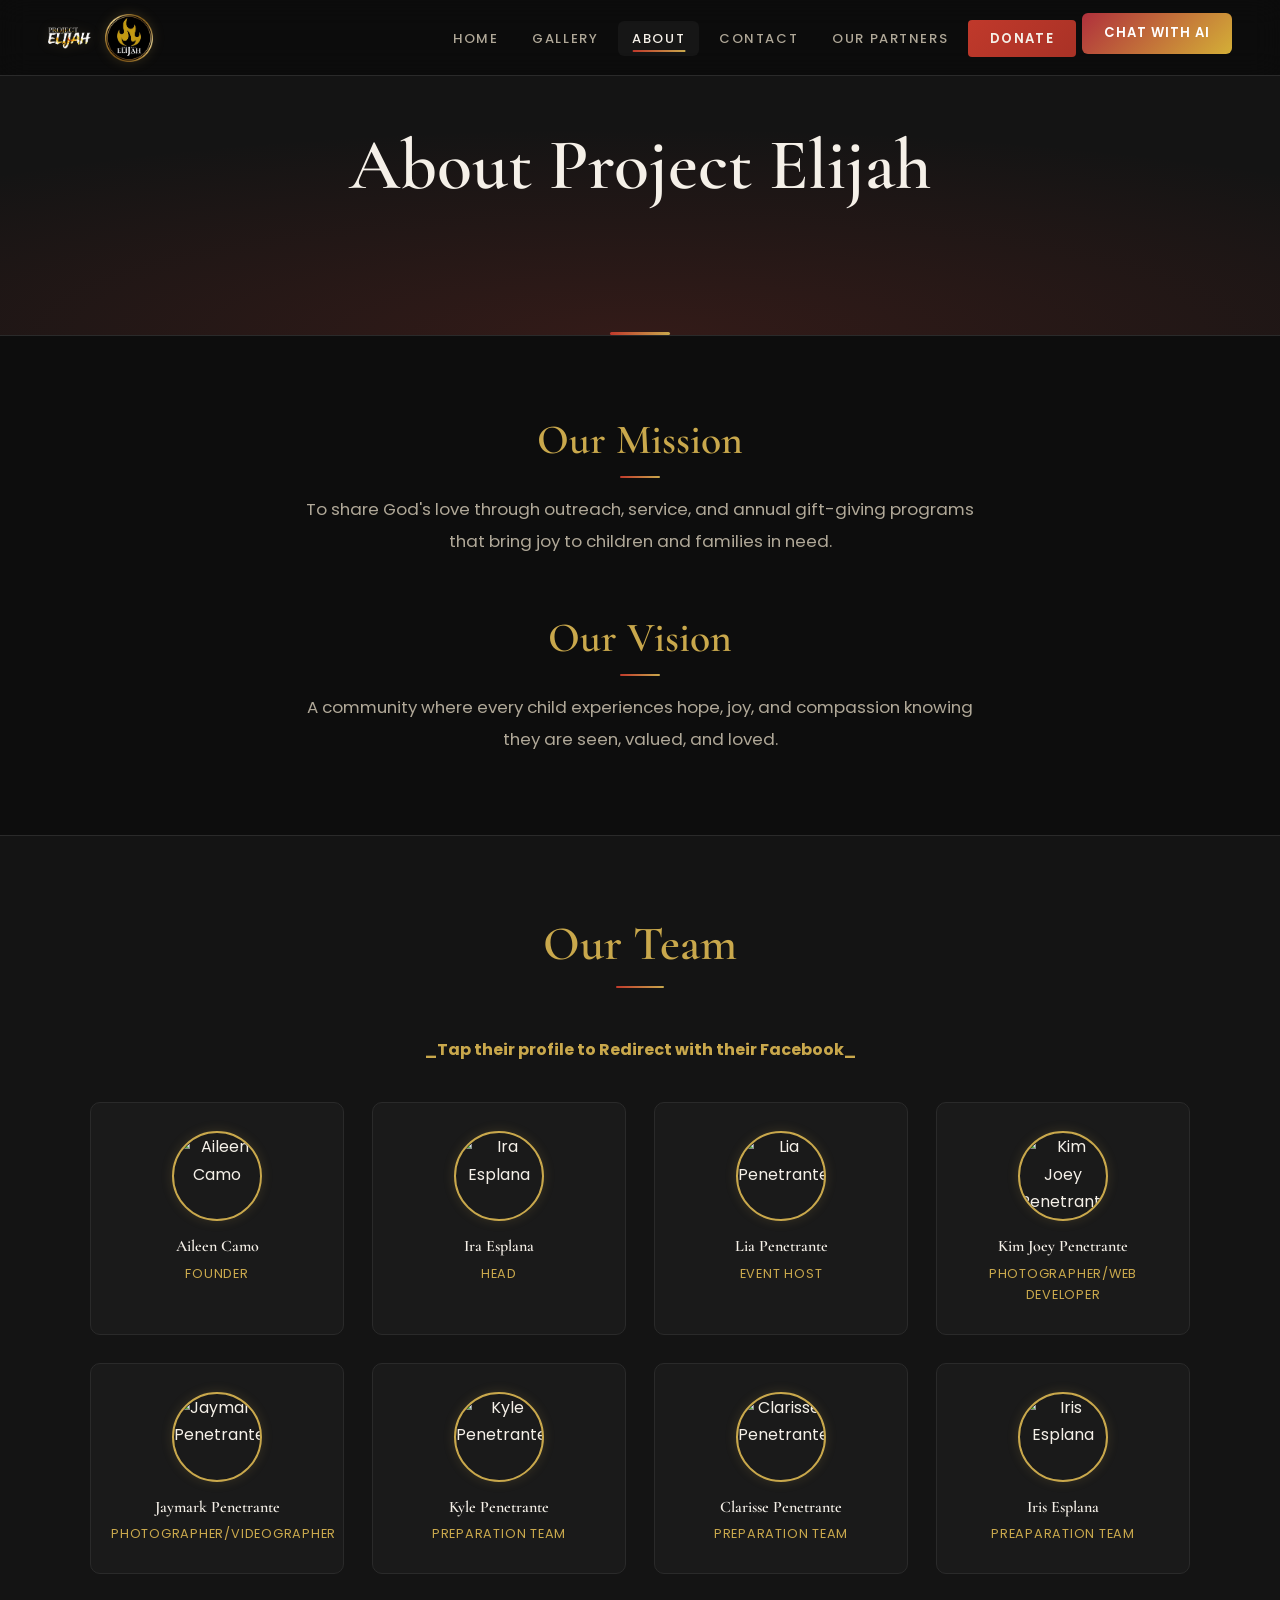
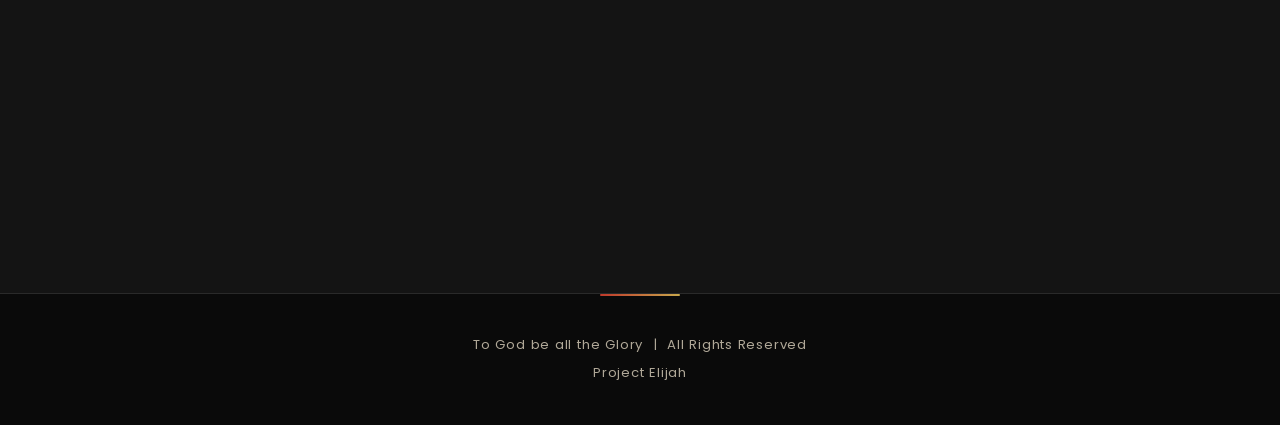
==== about.html @ fd7bbf15 "Add files via upload" ====
<!DOCTYPE html>
<html lang="en">
<head>
  <meta charset="UTF-8">
  <meta name="viewport" content="width=device-width, initial-scale=1.0">
  <title>About | Project Elijah</title>
  <link rel="stylesheet" href="style.css">
  <link rel="preconnect" href="https://fonts.googleapis.com">
  <link rel="preconnect" href="https://fonts.gstatic.com" crossorigin>
  <link href="https://fonts.googleapis.com/css2?family=Cormorant+Garamond:wght@400;500;600;700&family=Poppins:wght@300;400;500;600;700&display=swap" rel="stylesheet">
</head>
<body>

<header>
  <div class="logo-area">
    <img src="logo1.png" alt="Project Elijah Logo">
    <img src="logo2.png" alt="Project Elijah Logo">
  </div>

  <nav>
    <ul>
      <li><a href="index.html">Home</a></li>
      <li><a href="gallery.html">Gallery</a></li>
      <li><a href="about.html">About</a></li>
      <li><a href="contact.html">Contact</a></li>
      <li><a href="partners.html">Our Partners</a></li>
      <li><a class="donate-btn" href="donate.html">Donate</a></li>
      <li><a class="chat-btn" href="chat.html">Chat with AI</a></li>
    </ul>
  </nav>
</header>

<!-- BANNER -->
<section class="page-banner">
  <h1>About Project Elijah</h1>
</section>

<!-- MISSION & VISION -->
<section class="about-content">

  <h2>Our Mission</h2>
  <p>
    To share God's love through outreach, service, and annual gift-giving programs that bring joy to children and families in need.
  </p>

  <h2>Our Vision</h2>
  <p>
    A community where every child experiences hope, joy, and compassion knowing they are seen, valued, and loved.
  </p>

</section>

<!-- TEAM -->
<section class="members">

  <h2>Our Team</h2>
  <h5 style="
      font-size: clamp(1rem, 1vw, 1rem);
      color: var(--gold);
      margin-bottom: 12px;
      text-align: center; "
    >_Tap their profile to Redirect with their Facebook_</h5>
    <br>
  <div class="member-grid">

    <div class="member-card">
      <a href="#" target="_blank">
      <img src="members/mami.jpg" alt="Aileen Camo">
      </a>
      <h3>Aileen Camo</h3>
      <p>Founder</p>
    </div>


    <div class="member-card">
      <a href="https://www.facebook.com/ira.esplana" target="_blank">
      <img src="members/atejhera.jpg" alt="Ira Esplana">
      </a>
        <h3>Ira Esplana</h3>
        <p>Head</p>
    </div>
    
    <div class="member-card">
      <a href="https://www.facebook.com/lia.penetrantedelosreyes" target="_blank">
      <img src="members/atehleya.jpg" alt="Lia Penetrante">
      </a>
        <h3>Lia Penetrante</h3>
        <p>Event Host</p>
    </div>

    <div class="member-card">
      <a href="https://www.facebook.com/kem.jowi.17" target="_blank">
      <img src="members/kem.jpg" alt="Kim Joey Penetrante">
      </a>
        <h3>Kim Joey Penetrante</h3>
        <p>Photographer/Web Developer</p>
    </div>

    <div class="member-card">
      <a href="https://www.facebook.com/jaymark.penetrante.9" target="_blank">
        <img src="members/koyahnunu.jpg" alt="Jaymark Penetrante">
      </a>
      <h3>Jaymark Penetrante</h3>
      <p>Photographer/Videographer</p>
    </div>

    <div class="member-card">
      <a href="https://www.facebook.com/kyle.penetrante.2025" target="_blank">
        <img src="members/khayl.png" alt="Kyle Penetrante">
      </a>
      <h3>Kyle Penetrante</h3>
      <p>Preparation Team</p>
    </div>

    <div class="member-card">
      <a href="https://www.facebook.com/itsyhis" target="_blank">
        <img src="members/atejkla.png" alt="Clarisse Penetrante">
      </a>
      <h3>Clarisse Penetrante</h3>
      <p>Preparation Team</p>
    </div>

    <div class="member-card">
      <a href="https://www.facebook.com/iris.esplana.3" target="_blank">
        <img src="members/atehjeyeres.png" alt="Iris Esplana">
      </a>
      <h3>Iris Esplana</h3>
      <p>Preaparation Team</p>
    </div>

    <div class="member-card">
      <a href="https://www.facebook.com/ayrealll" target="_blank">
        <img src="members/eyerel.png" alt="Ireal Esplana">
      </a>
      <h3>Ireal Esplana</h3>
      <p>Preparation Team</p>
    </div>

  </div>

</section>

<!-- FOOTER -->
<footer>
  <p>To God be all the Glory &nbsp;|&nbsp; All Rights Reserved</p>
  <p>Project Elijah</p>
</footer>

<button id="topBtn">↑</button>

<script src="script.js"></script>
</body>
</html>
---- style.css ----
/* ============================================================
   PROJECT ELIJAH — style.css
   Theme: Obsidian Black · Macaron Red · Antique Gold
   ============================================================ */

/* ---------- Design Tokens ---------- */
:root {
  --black:       #0d0d0d;
  --black-soft:  #141414;
  --black-card:  #1a1a1a;
  --black-border:#2a2a2a;
  --red:         #c0392b;      /* macaron red */
  --red-light:   #e74c3c;
  --red-glow:    rgba(192,57,43,0.18);
  --gold:        #c9a84c;      /* antique gold */
  --gold-light:  #f0c96b;
  --gold-glow:   rgba(201,168,76,0.18);
  --white:       #f5f0e8;      /* warm off-white */
  --white-dim:   #b0a898;
  --font-display:'Cormorant Garamond', 'Georgia', serif;
  --font-body:   'Poppins', sans-serif;
  --radius:      6px;
  --transition:  0.35s cubic-bezier(0.4,0,0.2,1);
  --nav-h:       76px;
}

/* ---------- Imports ---------- */
@import url('https://fonts.googleapis.com/css2?family=Cormorant+Garamond:wght@400;500;600;700&family=Poppins:wght@300;400;500;600;700&display=swap');

/* ---------- Reset ---------- */
*, *::before, *::after { box-sizing: border-box; margin: 0; padding: 0; }

html { scroll-behavior: smooth; }

body {
  background: var(--black);
  color: var(--white);
  font-family: var(--font-body);
  font-size: 16px;
  line-height: 1.7;
  overflow-x: hidden;
}

img { display: block; max-width: 100%; }

a { text-decoration: none; color: inherit; }

ul { list-style: none; }

h1, h2, h3 {
  font-family: var(--font-display);
  line-height: 1.2;
  font-weight: 600;
}

/* ---------- Scrollbar ---------- */
::-webkit-scrollbar { width: 6px; }
::-webkit-scrollbar-track { background: var(--black); }
::-webkit-scrollbar-thumb { background: var(--gold); border-radius: 3px; }

/* ============================================================
   HEADER / NAV
   ============================================================ */
header {
  position: fixed;
  top: 0; left: 0; right: 0;
  z-index: 1000;
  height: var(--nav-h);
  display: flex;
  align-items: center;
  justify-content: space-between;
  padding: 0 48px;
  background: rgba(13,13,13,0.92);
  backdrop-filter: blur(14px);
  -webkit-backdrop-filter: blur(14px);
  border-bottom: 1px solid var(--black-border);
  transition: box-shadow var(--transition);
}

header.scrolled {
  box-shadow: 0 4px 32px rgba(0,0,0,0.6);
}

/* Logo */
.logo-area {
  display: flex;
  align-items: center;
  gap: 12px;
}

.logo-area img {
  height: 48px;
  width: auto;
  object-fit: contain;
  filter: drop-shadow(0 0 6px var(--gold-glow));
  transition: filter var(--transition);
}

.logo-area img:hover {
  filter: drop-shadow(0 0 10px var(--gold));
}

/* Nav links */
nav ul {
  display: flex;
  align-items: center;
  gap: 6px;
}

nav ul li a {
  position: relative;
  font-family: var(--font-body);
  font-size: 0.82rem;
  font-weight: 500;
  letter-spacing: 0.12em;
  text-transform: uppercase;
  color: var(--white-dim);
  padding: 8px 14px;
  border-radius: var(--radius);
  transition: color var(--transition), background var(--transition);
}

/* Underline indicator */
nav ul li a::after {
  content: '';
  position: absolute;
  bottom: 4px;
  left: 50%;
  transform: translateX(-50%) scaleX(0);
  width: calc(100% - 28px);
  height: 2px;
  background: linear-gradient(90deg, var(--red), var(--gold));
  border-radius: 2px;
  transition: transform var(--transition);
}

nav ul li a:hover,
nav ul li a.active {
  color: var(--white);
  background: rgba(255,255,255,0.04);
}

nav ul li a:hover::after,
nav ul li a.active::after {
  transform: translateX(-50%) scaleX(1);
}

/* Donate button */
nav ul li a.donate-btn {
  background: linear-gradient(135deg, var(--red), #a93226);
  color: var(--white);
  padding: 9px 22px;
  border-radius: 4px;
  font-weight: 600;
  letter-spacing: 0.1em;
  box-shadow: 0 0 0 0 var(--red-glow);
  transition: background var(--transition), box-shadow var(--transition), transform var(--transition);
}

nav ul li a.donate-btn::after { display: none; }

nav ul li a.donate-btn:hover {
  background: linear-gradient(135deg, var(--red-light), var(--red));
  box-shadow: 0 0 20px var(--red-glow);
  transform: translateY(-1px);
}

nav ul li a.donate-btn.active {
  background: linear-gradient(135deg, var(--gold), #a07830);
  color: var(--black);
}

/* Hamburger (mobile) */
.hamburger {
  display: none;
  flex-direction: column;
  gap: 5px;
  cursor: pointer;
  padding: 6px;
}

.hamburger span {
  display: block;
  width: 24px;
  height: 2px;
  background: var(--white);
  border-radius: 2px;
  transition: transform var(--transition), opacity var(--transition);
}

.hamburger.open span:nth-child(1) { transform: translateY(7px) rotate(45deg); }
.hamburger.open span:nth-child(2) { opacity: 0; }
.hamburger.open span:nth-child(3) { transform: translateY(-7px) rotate(-45deg); }

/* ============================================================
   PAGE OFFSET (fixed nav)
   ============================================================ */
body > section:first-of-type,
.hero { padding-top: 0; }

section:not(.hero):not(.page-banner) + section { }

/* ============================================================
   HERO
   ============================================================ */
.hero {
  position: relative;
  min-height: 100vh;
  display: flex;
  align-items: center;
  justify-content: center;
  text-align: center;
  overflow: hidden;
  background: var(--black);
}

/* Gold + Red diagonal gradient overlay */
.hero::before {
  content: '';
  position: absolute;
  inset: 0;
  background:
    radial-gradient(ellipse 70% 60% at 20% 80%, var(--red-glow) 0%, transparent 70%),
    radial-gradient(ellipse 60% 50% at 80% 20%, var(--gold-glow) 0%, transparent 70%);
  z-index: 0;
}

/* Subtle grid texture */
.hero::after {
  content: '';
  position: absolute;
  inset: 0;
  background-image:
    linear-gradient(var(--black-border) 1px, transparent 1px),
    linear-gradient(90deg, var(--black-border) 1px, transparent 1px);
  background-size: 60px 60px;
  opacity: 0.25;
  z-index: 0;
}

.hero-content {
  position: relative;
  z-index: 1;
  max-width: 760px;
  padding: 0 24px;
}

.hero-content h1 {
  font-size: clamp(3rem, 8vw, 6.5rem);
  font-weight: 700;
  letter-spacing: 0.04em;
  color: var(--white);
  text-shadow: 0 2px 40px rgba(0,0,0,0.6);
  margin-bottom: 20px;
}

/* Gold accent line under hero title */
.hero-content h1::after {
  content: '';
  display: block;
  width: 80px;
  height: 3px;
  background: linear-gradient(90deg, var(--red), var(--gold));
  margin: 18px auto 0;
  border-radius: 2px;
}

.hero-content p {
  font-size: clamp(1rem, 2.5vw, 1.2rem);
  color: var(--white-dim);
  max-width: 520px;
  margin: 0 auto 36px;
  line-height: 1.8;
}

.btn {
  display: inline-block;
  padding: 14px 36px;
  background: linear-gradient(135deg, var(--gold), #a07830);
  color: var(--black);
  font-family: var(--font-body);
  font-size: 0.85rem;
  font-weight: 700;
  letter-spacing: 0.14em;
  text-transform: uppercase;
  border-radius: 4px;
  transition: transform var(--transition), box-shadow var(--transition);
  box-shadow: 0 4px 20px var(--gold-glow);
}

.btn:hover {
  transform: translateY(-3px);
  box-shadow: 0 8px 30px rgba(201,168,76,0.4);
}

/* ============================================================
   SECTION DIVIDER
   ============================================================ */
.divider {
  width: 60px;
  height: 3px;
  background: linear-gradient(90deg, var(--red), var(--gold));
  border-radius: 2px;
  margin: 0 auto 24px;
}

/* ============================================================
   INTRO SECTION
   ============================================================ */
.intro {
  padding: 100px 48px;
  text-align: center;
  background: var(--black-soft);
  border-top: 1px solid var(--black-border);
  border-bottom: 1px solid var(--black-border);
}

.intro h2 {
  font-size: clamp(2rem, 4vw, 3rem);
  color: var(--gold);
  margin-bottom: 16px;
}

.intro p {
  max-width: 600px;
  margin: 0 auto;
  color: var(--white-dim);
  font-size: 1.05rem;
}

/* ============================================================
   FEATURED MOMENTS / GALLERY GRID
   ============================================================ */
.featured {
  padding: 100px 48px;
  text-align: center;
}

.featured h2,
.gallery-section h2 {
  font-size: clamp(2rem, 4vw, 3rem);
  color: var(--gold);
  margin-bottom: 12px;
}

.featured h2::after,
.gallery-section h2::after {
  content: '';
  display: block;
  width: 48px;
  height: 2px;
  background: linear-gradient(90deg, var(--red), var(--gold));
  margin: 12px auto 40px;
  border-radius: 2px;
}

.grid {
  display: grid;
  grid-template-columns: repeat(auto-fill, minmax(260px, 1fr));
  gap: 16px;
  max-width: 1200px;
  margin: 0 auto;
}

.grid img {
  width: 100%;
  aspect-ratio: 4/3;
  object-fit: cover;
  border-radius: var(--radius);
  border: 1px solid var(--black-border);
  transition: transform var(--transition), box-shadow var(--transition), border-color var(--transition);
  cursor: pointer;
}

.grid img:hover {
  transform: scale(1.03);
  box-shadow: 0 8px 32px rgba(0,0,0,0.6), 0 0 0 1px var(--gold);
  border-color: var(--gold);
}

/* ============================================================
   SCROLL ANIMATION CLASSES
   ============================================================ */
.slide-left,
.slide-right,
.fade-up {
  opacity: 0;
  transition: opacity 0.7s ease, transform 0.7s ease;
}

.slide-left  { transform: translateX(-60px); }
.slide-right { transform: translateX(60px); }
.fade-up     { transform: translateY(40px); }

.slide-left.visible,
.slide-right.visible,
.fade-up.visible {
  opacity: 1;
  transform: translate(0, 0);
}

/* Stagger delays for grid images */
.grid img:nth-child(odd)  { }
.grid img:nth-child(even) { }

/* ============================================================
   STATS
   ============================================================ */
.stats {
  display: flex;
  justify-content: center;
  gap: 24px;
  flex-wrap: wrap;
  padding: 80px 48px;
  background: var(--black-soft);
  border-top: 1px solid var(--black-border);
  border-bottom: 1px solid var(--black-border);
}

.stats .card {
  background: var(--black-card);
  border: 1px solid var(--black-border);
  border-radius: 8px;
  padding: 40px 48px;
  text-align: center;
  min-width: 180px;
  position: relative;
  overflow: hidden;
  transition: border-color var(--transition), box-shadow var(--transition), transform var(--transition);
}

.stats .card::before {
  content: '';
  position: absolute;
  bottom: 0; left: 0; right: 0;
  height: 3px;
  background: linear-gradient(90deg, var(--red), var(--gold));
  transform: scaleX(0);
  transition: transform var(--transition);
}

.stats .card:hover {
  border-color: var(--gold);
  box-shadow: 0 0 30px var(--gold-glow);
  transform: translateY(-4px);
}

.stats .card:hover::before {
  transform: scaleX(1);
}

.stats .card h3 {
  font-size: 3rem;
  font-weight: 700;
  color: var(--gold);
  font-family: var(--font-display);
  line-height: 1;
  margin-bottom: 8px;
}

.stats .card p {
  font-size: 0.85rem;
  color: var(--white-dim);
  letter-spacing: 0.08em;
  text-transform: uppercase;
}

/* ============================================================
   PAGE BANNER (inner pages)
   ============================================================ */
.page-banner {
  margin-top: var(--nav-h);
  padding: 80px 48px 80px;
  text-align: center;
  background:
    radial-gradient(ellipse 80% 80% at 50% 100%, var(--red-glow), transparent),
    var(--black-soft);
  border-bottom: 1px solid var(--black-border);
  position: relative;
  min-height: 260px;
  display: flex;
  flex-direction: column;
  align-items: center;
  justify-content: center;
}

/* Never hide the banner heading — override any animation classes */
.page-banner h1,
.page-banner h1.fade-up,
.page-banner h1.slide-left,
.page-banner h1.slide-right {
  opacity: 1 !important;
  transform: none !important;
}

.page-banner::after {
  content: '';
  position: absolute;
  bottom: 0;
  left: 50%;
  transform: translateX(-50%);
  width: 60px;
  height: 3px;
  background: linear-gradient(90deg, var(--red), var(--gold));
  border-radius: 2px;
}

.page-banner h1 {
  font-size: clamp(2.4rem, 6vw, 4.5rem);
  color: var(--white);
}


/* ============================================================
   GALLERY PAGE
   ============================================================ */
.gallery-section {
  padding: 80px 48px;
  max-width: 1200px;
  margin: 0 auto;
}

.gallery-section h2 {
  text-align: center;
  margin-top: 60px;
}

.gallery-section h2:first-child {
  margin-top: 0;
}


/* ============================================================
   ABOUT PAGE
   ============================================================ */
.about-content {
  padding: 80px 48px;
  max-width: 800px;
  margin: 0 auto;
  text-align: center;
}

.about-content h2 {
  font-size: clamp(1.8rem, 3.5vw, 2.6rem);
  color: var(--gold);
  margin-bottom: 12px;
  margin-top: 56px;
}

.about-content h2:first-child {
  margin-top: 0;
}

.about-content h2::after {
  content: '';
  display: block;
  width: 40px;
  height: 2px;
  background: linear-gradient(90deg, var(--red), var(--gold));
  margin: 10px auto 16px;
  border-radius: 2px;
}

.about-content p {
  color: var(--white-dim);
  font-size: 1.05rem;
  line-height: 1.9;
}

/* Members */
.members {
  padding: 80px 48px;
  background: var(--black-soft);
  border-top: 1px solid var(--black-border);
}

.members h2 {
  font-size: clamp(2rem, 4vw, 3rem);
  color: var(--gold);
  text-align: center;
  margin-bottom: 12px;
}

.members h2::after {
  content: '';
  display: block;
  width: 48px;
  height: 2px;
  background: linear-gradient(90deg, var(--red), var(--gold));
  margin: 12px auto 48px;
  border-radius: 2px;
}

.member-grid {
  display: grid;
  grid-template-columns: repeat(auto-fill, minmax(200px, 1fr));
  gap: 28px;
  max-width: 1100px;
  margin: 0 auto;
}

.member-card {
  background: var(--black-card);
  border: 1px solid var(--black-border);
  border-radius: 10px;
  padding: 28px 20px;
  text-align: center;
  transition: border-color var(--transition), box-shadow var(--transition), transform var(--transition);
  position: relative;
  overflow: hidden;
}

.member-card::before {
  content: '';
  position: absolute;
  top: 0; left: 0; right: 0;
  height: 3px;
  background: linear-gradient(90deg, var(--red), var(--gold));
  transform: scaleX(0);
  transition: transform var(--transition);
}

.member-card:hover {
  border-color: var(--gold);
  box-shadow: 0 8px 32px var(--gold-glow);
  transform: translateY(-5px);
}

.member-card:hover::before {
  transform: scaleX(1);
}

.member-card img {
  width: 90px;
  height: 90px;
  border-radius: 50%;
  object-fit: cover;
  margin: 0 auto 16px;
  border: 2px solid var(--gold);
  box-shadow: 0 0 12px var(--gold-glow);
}

.member-card h3 {
  font-size: 1rem;
  color: var(--white);
  margin-bottom: 6px;
  font-family: var(--font-display);
  font-weight: 600;
}

.member-card p {
  font-size: 0.8rem;
  color: var(--gold);
  letter-spacing: 0.06em;
  text-transform: uppercase;
}

/* ============================================================
   CONTACT PAGE
   ============================================================ */
.contact-info {
  padding: 80px 48px;
  display: grid;
  grid-template-columns: repeat(auto-fill, minmax(240px, 1fr));
  gap: 24px;
  max-width: 1100px;
  margin: 0 auto;
}

.contact-card {
  background: var(--black-card);
  border: 1px solid var(--black-border);
  border-radius: 10px;
  padding: 36px 28px;
  text-align: center;
  position: relative;
  overflow: hidden;
  transition: border-color var(--transition), box-shadow var(--transition), transform var(--transition);
}

.contact-card::after {
  content: '';
  position: absolute;
  bottom: 0; left: 0; right: 0;
  height: 3px;
  background: linear-gradient(90deg, var(--red), var(--gold));
  transform: scaleX(0);
  transition: transform var(--transition);
}

.contact-card:hover {
  border-color: var(--gold);
  box-shadow: 0 8px 32px var(--gold-glow);
  transform: translateY(-4px);
}

.contact-card:hover::after {
  transform: scaleX(1);
}

.contact-card h3 {
  font-size: 0.75rem;
  font-family: var(--font-body);
  letter-spacing: 0.14em;
  text-transform: uppercase;
  color: var(--red-light);
  margin-bottom: 12px;
}

.contact-card p,
.contact-card a {
  font-size: 1rem;
  color: var(--white-dim);
  transition: color var(--transition);
}

.contact-card a:hover {
  color: var(--gold);
}

/* ============================================================
   DONATE PAGE
   ============================================================ */
.donation {
  padding: 80px 48px;
  text-align: center;
  max-width: 620px;
  margin: 0 auto;
}

.gcash-qr {
  width: 220px;
  height: 220px;
  object-fit: contain;
  margin: 0 auto 32px;
  border-radius: 12px;
  border: 2px solid var(--gold);
  box-shadow: 0 0 30px var(--gold-glow);
  padding: 10px;
  background: white;
}

.donation h2 {
  font-size: clamp(1.8rem, 4vw, 2.6rem);
  color: var(--gold);
  margin-bottom: 16px;
}

.donation h2::after {
  content: '';
  display: block;
  width: 48px;
  height: 2px;
  background: linear-gradient(90deg, var(--red), var(--gold));
  margin: 12px auto 0;
  border-radius: 2px;
}

.donation > p {
  color: var(--white-dim);
  margin: 20px 0 32px;
  font-size: 1rem;
  line-height: 1.8;
}

.donation-details {
  background: var(--black-card);
  border: 1px solid var(--black-border);
  border-radius: 8px;
  padding: 28px 36px;
  display: inline-block;
  text-align: left;
  position: relative;
  overflow: hidden;
}

.donation-details::before {
  content: '';
  position: absolute;
  left: 0; top: 0; bottom: 0;
  width: 3px;
  background: linear-gradient(180deg, var(--red), var(--gold));
}

.donation-details p {
  color: var(--white-dim);
  margin-bottom: 10px;
  font-size: 0.95rem;
}

.donation-details p:last-child { margin-bottom: 0; }

.donation-details strong {
  color: var(--gold);
  font-weight: 600;
}

/* ============================================================
   FOOTER
   ============================================================ */
footer {
  background: #0a0a0a;
  border-top: 1px solid var(--black-border);
  padding: 40px 48px;
  text-align: center;
  position: relative;
}

footer::before {
  content: '';
  position: absolute;
  top: 0; left: 50%;
  transform: translateX(-50%);
  width: 80px;
  height: 2px;
  background: linear-gradient(90deg, var(--red), var(--gold));
  border-radius: 2px;
}

footer p {
  color: var(--white-dim);
  font-size: 0.82rem;
  letter-spacing: 0.06em;
  margin-bottom: 6px;
}

footer p:last-child { margin-bottom: 0; }

/* ============================================================
   BACK-TO-TOP BUTTON
   ============================================================ */
#topBtn {
  position: fixed;
  bottom: 28px;
  right: 28px;
  z-index: 999;
  width: 46px;
  height: 46px;
  background: linear-gradient(135deg, var(--red), #8b1a13);
  color: var(--white);
  border: none;
  border-radius: 50%;
  font-size: 18px;
  cursor: pointer;
  display: flex;
  align-items: center;
  justify-content: center;
  box-shadow: 0 4px 20px rgba(192,57,43,0.4);
  transition: transform var(--transition), box-shadow var(--transition), opacity var(--transition);
  opacity: 0;
  pointer-events: none;
}

#topBtn.visible {
  opacity: 1;
  pointer-events: auto;
}

#topBtn:hover {
  transform: translateY(-3px) scale(1.1);
  box-shadow: 0 8px 28px rgba(192,57,43,0.5);
}

/* ============================================================
   IMAGE LIGHTBOX
   ============================================================ */
.lightbox-overlay {
  position: fixed;
  inset: 0;
  background: rgba(0,0,0,0.92);
  z-index: 2000;
  display: flex;
  align-items: center;
  justify-content: center;
  opacity: 0;
  pointer-events: none;
  transition: opacity 0.3s ease;
  backdrop-filter: blur(6px);
}

.lightbox-overlay.open {
  opacity: 1;
  pointer-events: auto;
}

.lightbox-overlay img {
  max-width: 90vw;
  max-height: 88vh;
  border-radius: 8px;
  border: 1px solid var(--gold);
  box-shadow: 0 0 60px rgba(0,0,0,0.8);
}

.lightbox-close {
  position: absolute;
  top: 20px;
  right: 24px;
  background: none;
  border: none;
  color: var(--white);
  font-size: 2rem;
  cursor: pointer;
  line-height: 1;
  opacity: 0.7;
  transition: opacity var(--transition), color var(--transition);
}

.lightbox-close:hover {
  opacity: 1;
  color: var(--gold);
}

/* ============================================================
   RESPONSIVE
   ============================================================ */
@media (max-width: 900px) {
  header { padding: 0 24px; }

  nav ul {
    position: fixed;
    top: var(--nav-h);
    left: 0; right: 0;
    flex-direction: column;
    background: rgba(13,13,13,0.97);
    backdrop-filter: blur(20px);
    padding: 24px 0 32px;
    gap: 4px;
    transform: translateY(-110%);
    transition: transform var(--transition);
    border-bottom: 1px solid var(--black-border);
  }

  nav ul.open { transform: translateY(0); }

  nav ul li a { font-size: 0.95rem; padding: 12px 28px; display: block; }

  .hamburger { display: flex; }

  .hero-content h1 { font-size: clamp(2.4rem, 8vw, 3.5rem); }

  .stats { padding: 60px 24px; }

  .grid { grid-template-columns: repeat(2, 1fr); }

  .contact-info,
  .member-grid { grid-template-columns: repeat(2, 1fr); }

  .featured, .gallery-section, .about-content, .members,
  .contact-info, .donation { padding: 60px 24px; }

  .intro { padding: 70px 24px; }
}

@media (max-width: 540px) {
  .grid { grid-template-columns: 1fr 1fr; }
  .contact-info { grid-template-columns: 1fr; }
  .member-grid { grid-template-columns: repeat(2, 1fr); }
  footer { padding: 32px 20px; }
}

/* ===========================
   FEEDBACK SECTION
=========================== */
.feedback-section {
  padding: 70px 40px;
  background: #111111fb;
  text-align: center;
}

.feedback-form h2 {
  font-family: 'Cormorant Garamond', serif;
  font-size: 2.2rem;
  font-weight: 600;
  color: #000000;
  margin-bottom: 10px;
  text-align: center;
}

.feedback-subtitle {
  font-family: 'Poppins', sans-serif;
  font-size: 0.95rem;
  color: #ffffff;
  margin-bottom: 40px;
}

.feedback-form-wrapper {
  max-width: 620px;
  margin: 0 auto;
}

.feedback-form {
  background: #ffffff;
  border-radius: 16px;
  padding: 40px;
  box-shadow: 0 4px 24px rgba(0,0,0,0.07);
  text-align: left;
  transition: opacity 0.3s ease;
}

.form-group {
  margin-bottom: 22px;
}

.form-group label {
  display: block;
  font-family: 'Poppins', sans-serif;
  font-size: 0.85rem;
  font-weight: 600;
  color: #444;
  margin-bottom: 8px;
  text-transform: uppercase;
  letter-spacing: 0.05em;
}

.form-group .optional {
  font-weight: 400;
  color: #aaa;
  text-transform: none;
  letter-spacing: 0;
  font-size: 0.8rem;
}

.form-group input,
.form-group textarea {
  width: 100%;
  padding: 12px 16px;
  border: 1.5px solid #e0ddd8;
  border-radius: 10px;
  font-family: 'Poppins', sans-serif;
  font-size: 0.9rem;
  color: #333;
  background: #fdfcfb;
  outline: none;
  transition: border-color 0.2s ease, box-shadow 0.2s ease;
  box-sizing: border-box;
  resize: vertical;
}

.form-group input:focus,
.form-group textarea:focus {
  border-color: #b8a98a;
  box-shadow: 0 0 0 3px rgba(184, 169, 138, 0.15);
}

/* Star Rating */
.star-rating {
  display: flex;
  gap: 8px;
  margin-top: 4px;
}

.star {
  font-size: 2rem;
  color: #ddd;
  cursor: pointer;
  transition: color 0.15s ease, transform 0.15s ease;
  user-select: none;
}

.star.hovered,
.star.selected {
  color: #c9a84c;
}

.star:hover {
  transform: scale(1.2);
}

/* Submit Button */
.feedback-submit-btn {
  width: 100%;
  padding: 14px;
  background: #2c2c2c;
  color: #fff;
  border: none;
  border-radius: 10px;
  font-family: 'Poppins', sans-serif;
  font-size: 0.95rem;
  font-weight: 600;
  letter-spacing: 0.04em;
  cursor: pointer;
  transition: background 0.2s ease, transform 0.1s ease;
  margin-top: 6px;
}

.feedback-submit-btn:hover {
  background: #b8a98a;
  transform: translateY(-1px);
}

.feedback-submit-btn:active {
  transform: translateY(0);
}

/* Success Message */
.feedback-success {
  margin-top: 20px;
  padding: 16px;
  background: #eef7ee;
  border: 1px solid #b2dab2;
  border-radius: 10px;
  font-family: 'Poppins', sans-serif;
  font-size: 0.95rem;
  color: #3a7a3a;
  text-align: center;
  animation: fadeIn 0.4s ease;
}

@keyframes fadeIn {
  from { opacity: 0; transform: translateY(6px); }
  to   { opacity: 1; transform: translateY(0); }
}

/* Responsive */
@media (max-width: 600px) {
  .feedback-section {
    padding: 50px 20px;
  }
  .feedback-form {
    padding: 28px 20px;
  }
}



/* Chat Button */
.chat-btn {
    display: inline-block;
    padding: 9px 22px;
    background: linear-gradient(135deg, #b0303c, #d4af37);
    color: #fff;
    text-decoration: none;
    font-weight: 600;
    letter-spacing: 1px;
    border-radius: 6px;
    transition: all .3s ease;
    position: relative;
    overflow: hidden;
}

/* Shining Effect */
.chat-btn::before {
    content: "";
    position: absolute;
    top: 0;
    left: -120%;
    width: 60%;
    height: 100%;
    background: linear-gradient(
        120deg,
        transparent,
        rgba(255,255,255,.45),
        transparent
    );
    transform: skewX(-25deg);
    animation: shine 2s infinite;
}

@keyframes shine {
    0% {
        left: -120%;
    }
    40% {
        left: 130%;
    }
    100% {
        left: 130%;
    }
}

.chat-btn:hover {
    transform: translateY(-2px);
    box-shadow: 0 8px 20px rgba(212,175,55,.35);
}
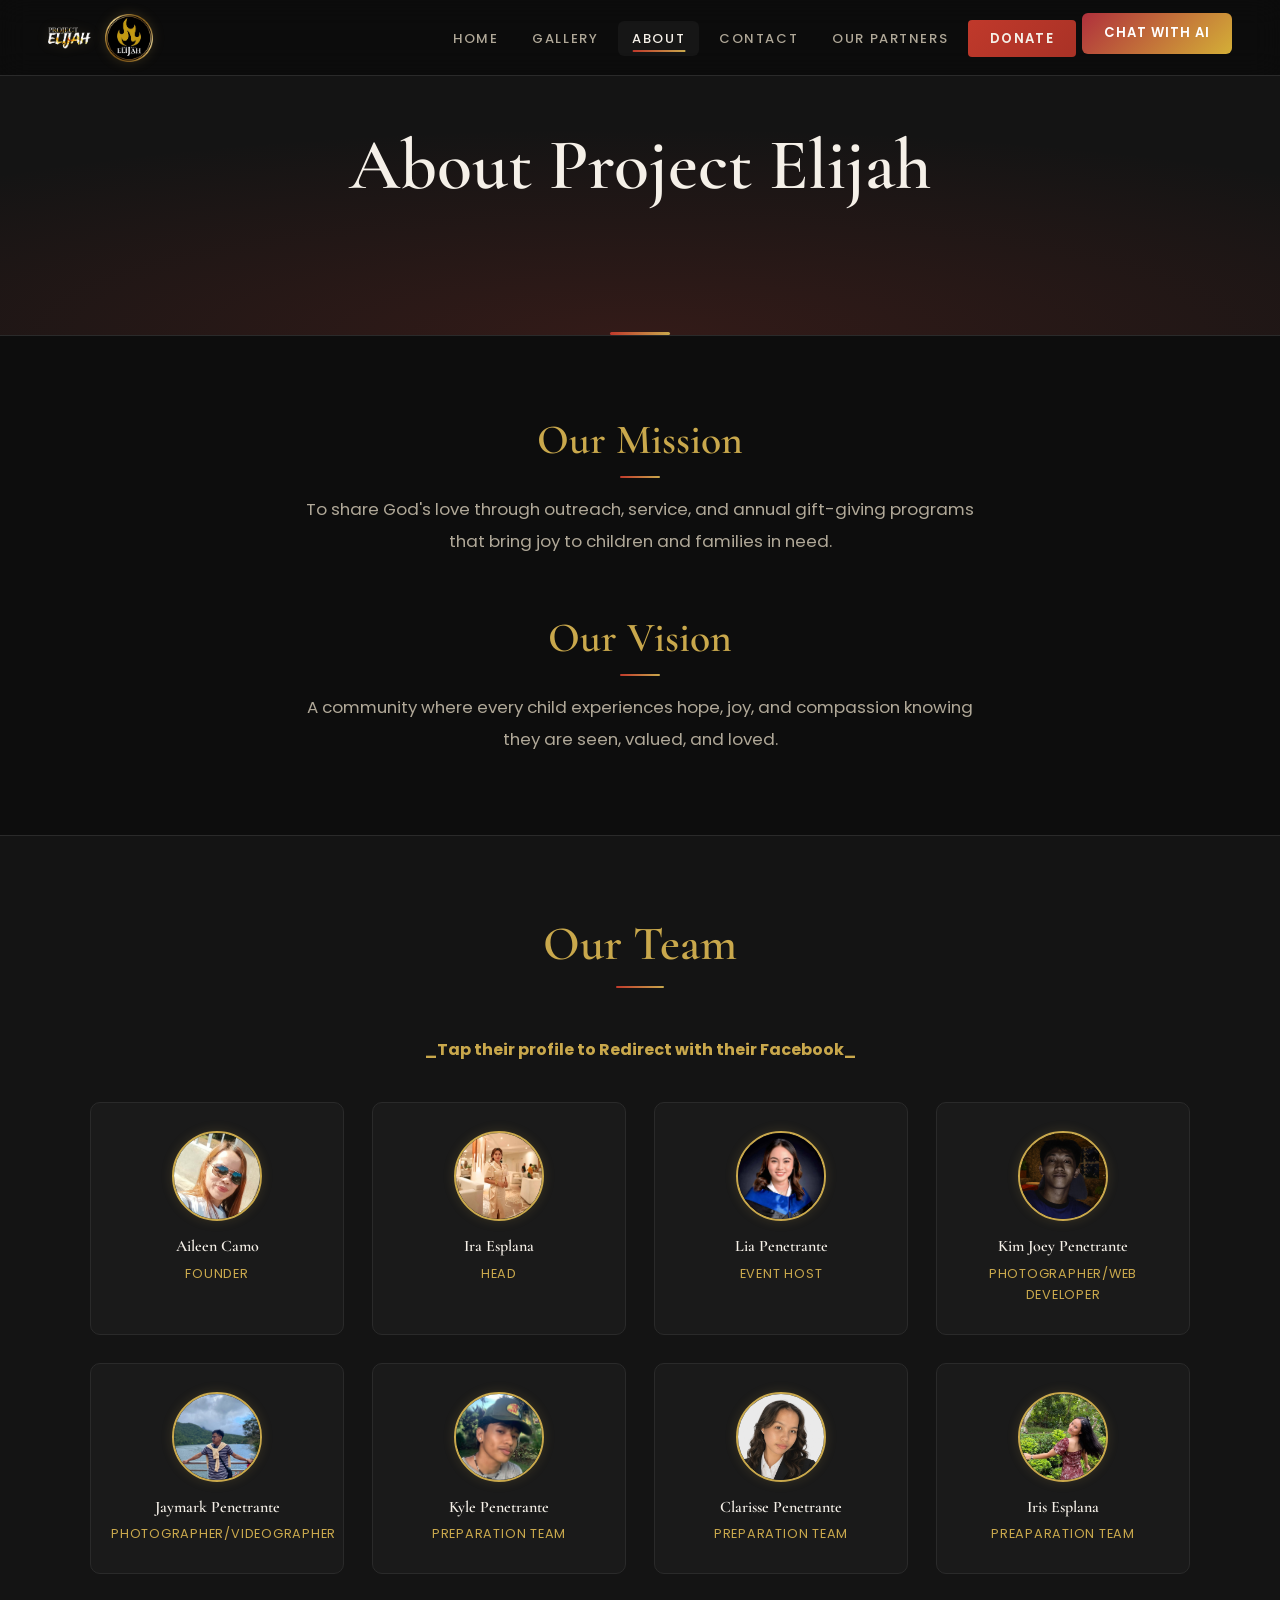
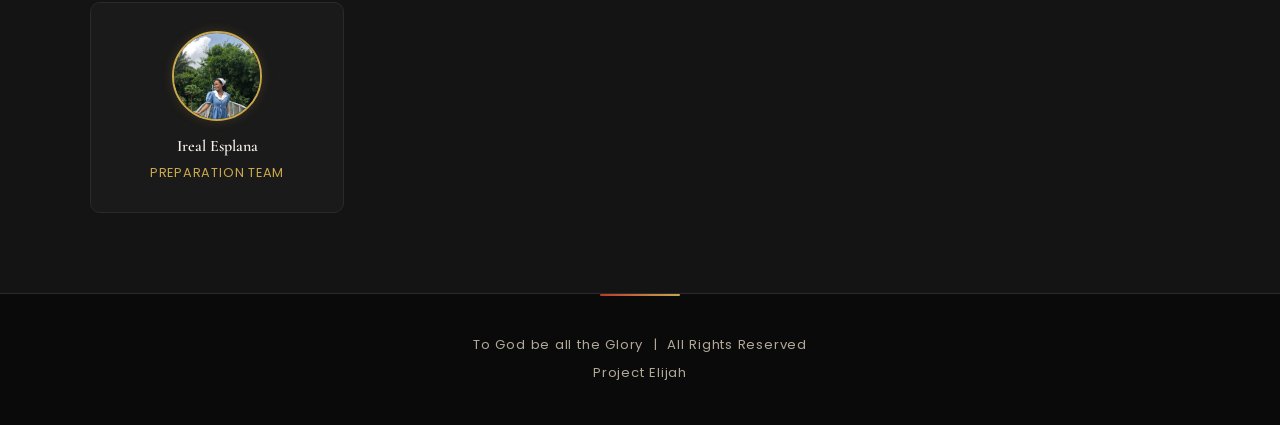
==== commit 8cede28b: "Update about.html" ====
--- a/about.html
+++ b/about.html
@@ -65,7 +65,7 @@
 
     <div class="member-card">
       <a href="#" target="_blank">
-      <img src="members/mami.jpg" alt="Aileen Camo">
+      <img src="mami.jpg" alt="Aileen Camo">
       </a>
       <h3>Aileen Camo</h3>
       <p>Founder</p>
@@ -74,7 +74,7 @@
 
     <div class="member-card">
       <a href="https://www.facebook.com/ira.esplana" target="_blank">
-      <img src="members/atejhera.jpg" alt="Ira Esplana">
+      <img src="atejhera.jpg" alt="Ira Esplana">
       </a>
         <h3>Ira Esplana</h3>
         <p>Head</p>
@@ -82,7 +82,7 @@
     
     <div class="member-card">
       <a href="https://www.facebook.com/lia.penetrantedelosreyes" target="_blank">
-      <img src="members/atehleya.jpg" alt="Lia Penetrante">
+      <img src="atehleya.jpg" alt="Lia Penetrante">
       </a>
         <h3>Lia Penetrante</h3>
         <p>Event Host</p>
@@ -90,7 +90,7 @@
 
     <div class="member-card">
       <a href="https://www.facebook.com/kem.jowi.17" target="_blank">
-      <img src="members/kem.jpg" alt="Kim Joey Penetrante">
+      <img src="kem.jpg" alt="Kim Joey Penetrante">
       </a>
         <h3>Kim Joey Penetrante</h3>
         <p>Photographer/Web Developer</p>
@@ -98,7 +98,7 @@
 
     <div class="member-card">
       <a href="https://www.facebook.com/jaymark.penetrante.9" target="_blank">
-        <img src="members/koyahnunu.jpg" alt="Jaymark Penetrante">
+        <img src="koyahnunu.jpg" alt="Jaymark Penetrante">
       </a>
       <h3>Jaymark Penetrante</h3>
       <p>Photographer/Videographer</p>
@@ -106,7 +106,7 @@
 
     <div class="member-card">
       <a href="https://www.facebook.com/kyle.penetrante.2025" target="_blank">
-        <img src="members/khayl.png" alt="Kyle Penetrante">
+        <img src="khayl.png" alt="Kyle Penetrante">
       </a>
       <h3>Kyle Penetrante</h3>
       <p>Preparation Team</p>
@@ -114,7 +114,7 @@
 
     <div class="member-card">
       <a href="https://www.facebook.com/itsyhis" target="_blank">
-        <img src="members/atejkla.png" alt="Clarisse Penetrante">
+        <img src="atejkla.png" alt="Clarisse Penetrante">
       </a>
       <h3>Clarisse Penetrante</h3>
       <p>Preparation Team</p>
@@ -122,7 +122,7 @@
 
     <div class="member-card">
       <a href="https://www.facebook.com/iris.esplana.3" target="_blank">
-        <img src="members/atehjeyeres.png" alt="Iris Esplana">
+        <img src="atehjeyeres.png" alt="Iris Esplana">
       </a>
       <h3>Iris Esplana</h3>
       <p>Preaparation Team</p>
@@ -130,7 +130,7 @@
 
     <div class="member-card">
       <a href="https://www.facebook.com/ayrealll" target="_blank">
-        <img src="members/eyerel.png" alt="Ireal Esplana">
+        <img src="eyerel.png" alt="Ireal Esplana">
       </a>
       <h3>Ireal Esplana</h3>
       <p>Preparation Team</p>
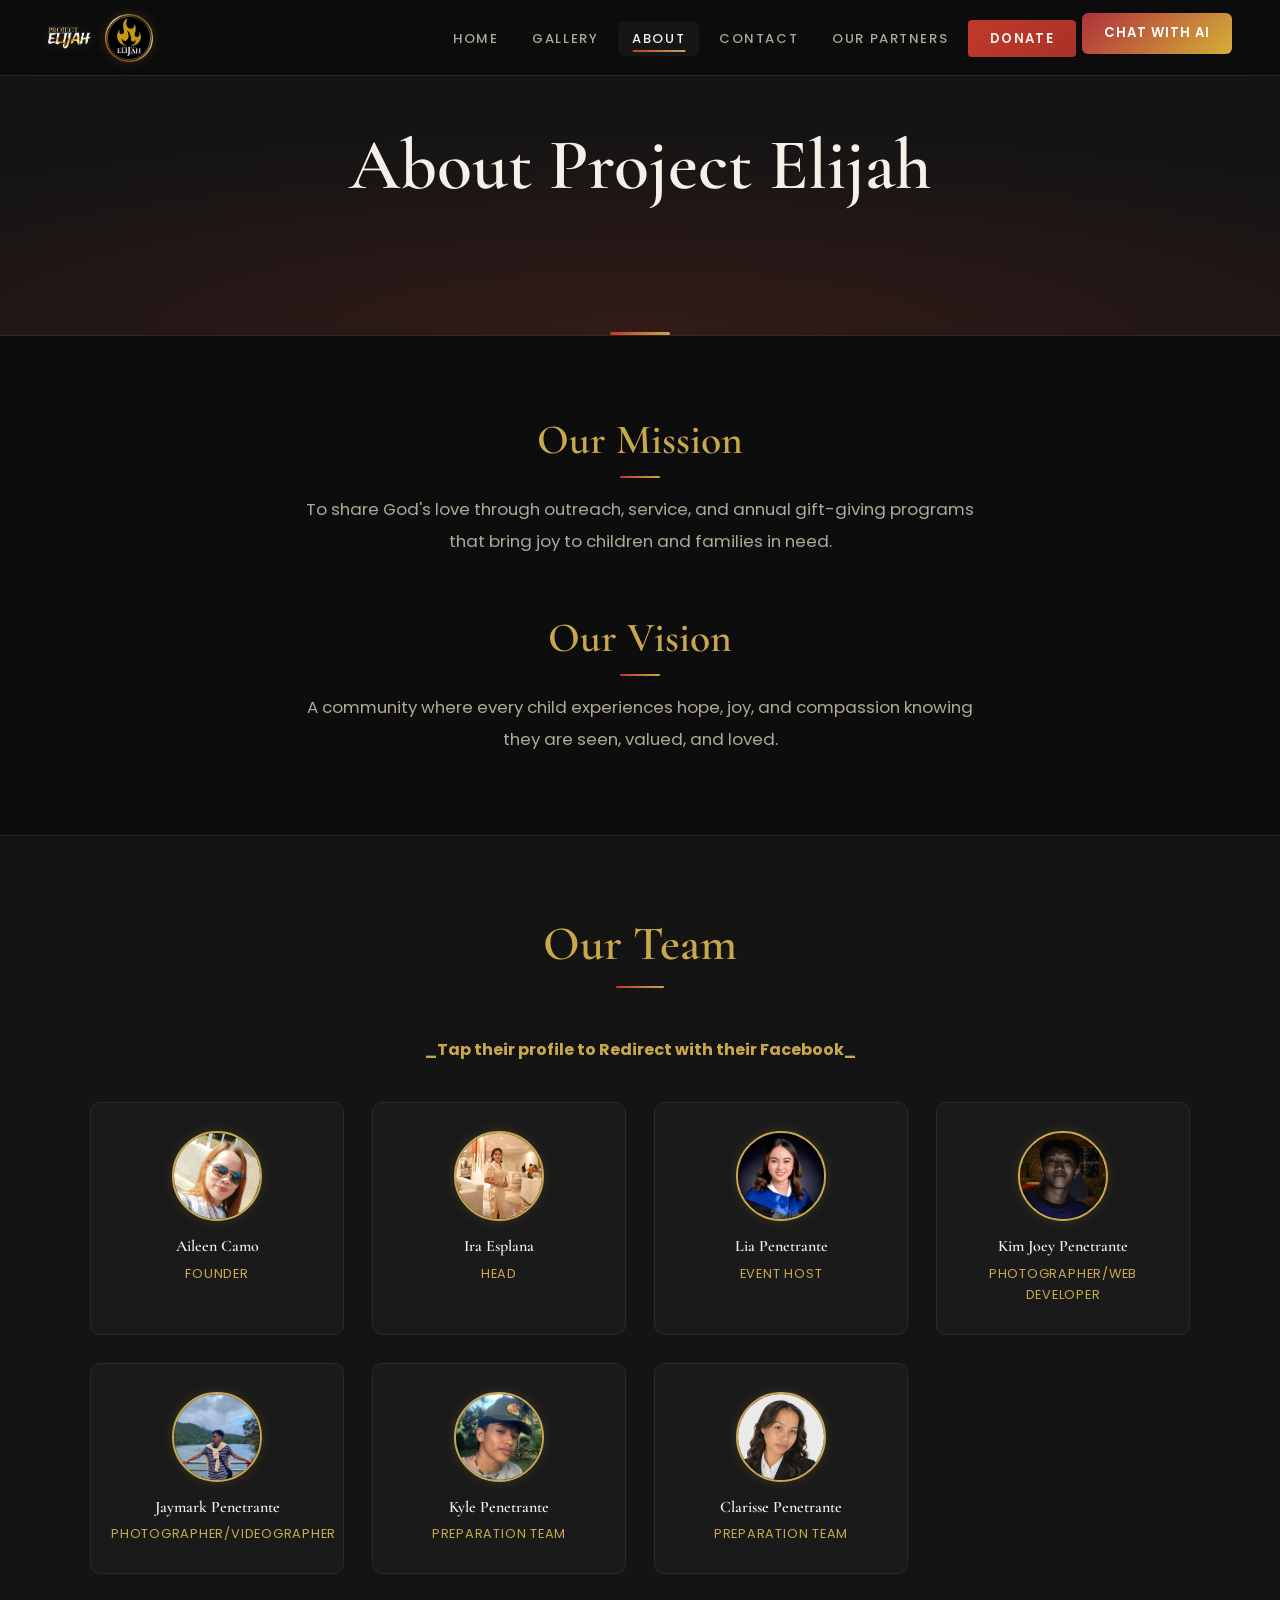
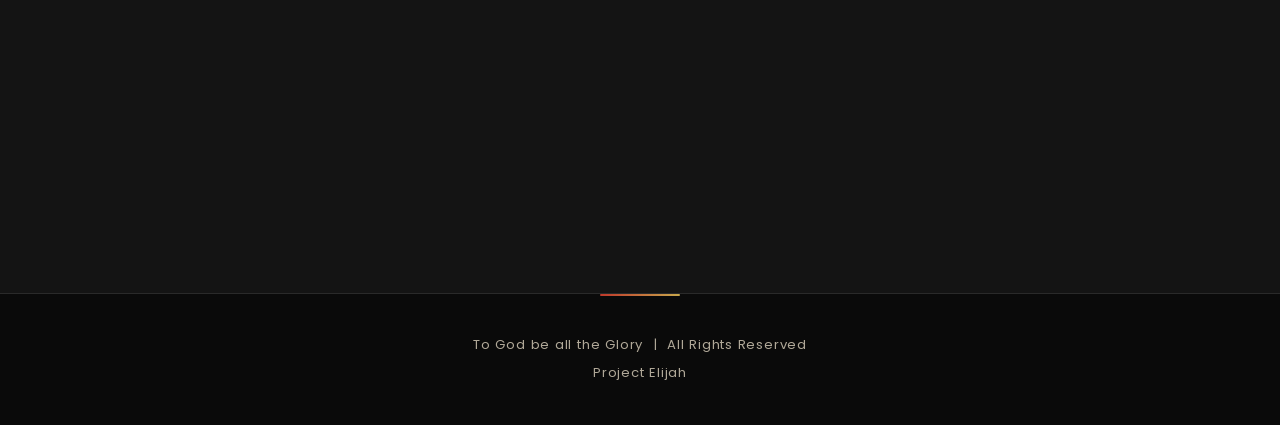
==== commit 4e60886f: "Update about.html" ====
--- a/about.html
+++ b/about.html
@@ -125,7 +125,7 @@
         <img src="atehjeyeres.png" alt="Iris Esplana">
       </a>
       <h3>Iris Esplana</h3>
-      <p>Preaparation Team</p>
+      <p>Treasurer</p>
     </div>
 
     <div class="member-card">
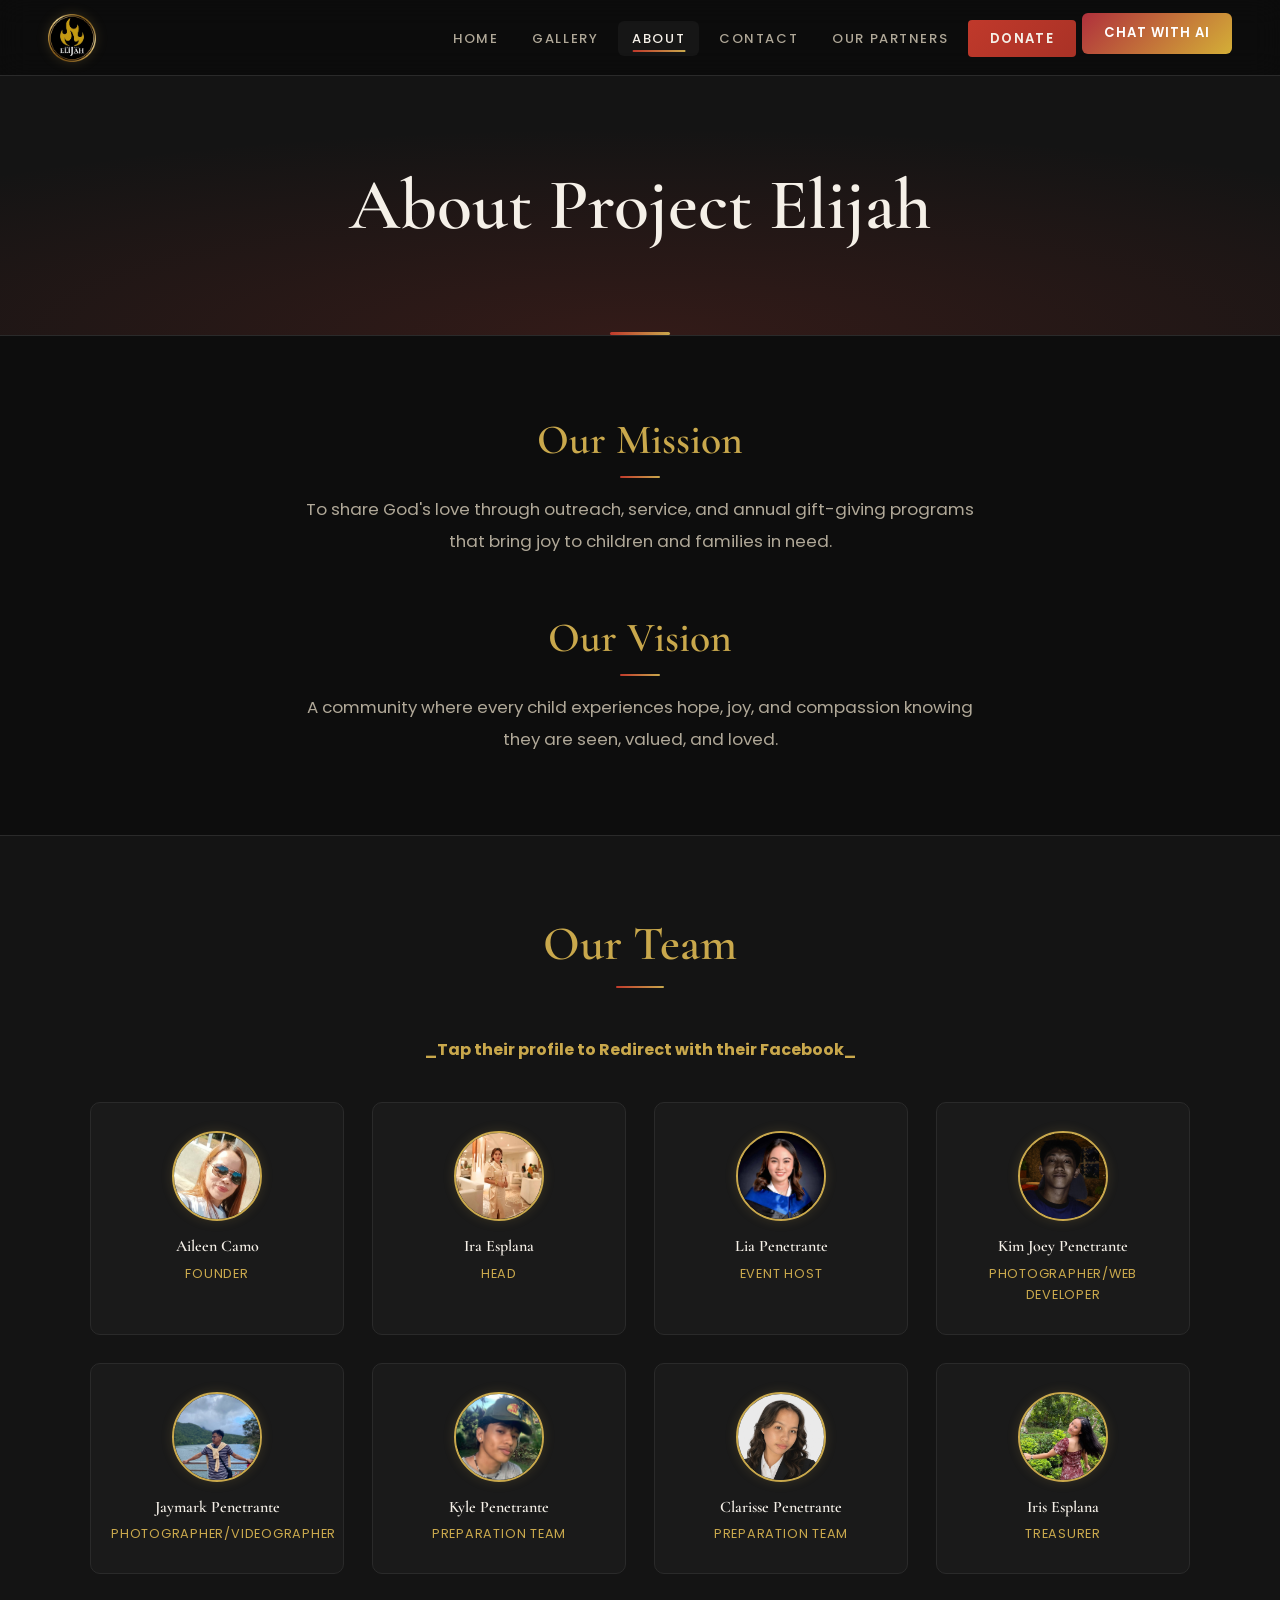
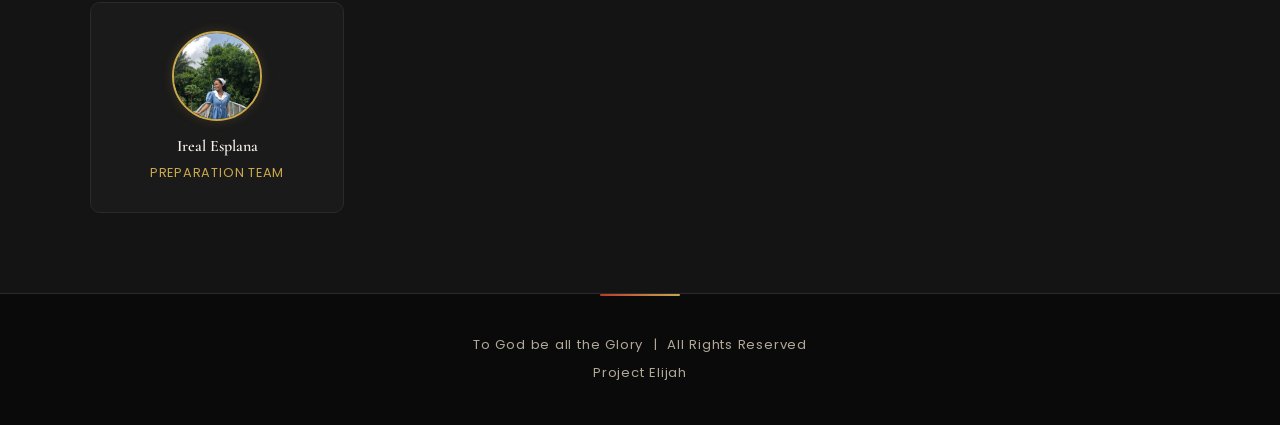
==== commit 64375ffc: "Update about.html" ====
--- a/about.html
+++ b/about.html
@@ -13,7 +13,6 @@
 
 <header>
   <div class="logo-area">
-    <img src="logo1.png" alt="Project Elijah Logo">
     <img src="logo2.png" alt="Project Elijah Logo">
   </div>
 
--- a/style.css
+++ b/style.css
@@ -1,8 +1,3 @@
-/* ============================================================
-   PROJECT ELIJAH — style.css
-   Theme: Obsidian Black · Macaron Red · Antique Gold
-   ============================================================ */
-
 /* ---------- Design Tokens ---------- */
 :root {
   --black:       #0d0d0d;
@@ -196,7 +191,7 @@
    PAGE OFFSET (fixed nav)
    ============================================================ */
 body > section:first-of-type,
-.hero { padding-top: 0; }
+.hero { padding-top: -5; }
 
 section:not(.hero):not(.page-banner) + section { }
 
@@ -377,31 +372,6 @@
   box-shadow: 0 8px 32px rgba(0,0,0,0.6), 0 0 0 1px var(--gold);
   border-color: var(--gold);
 }
-
-/* ============================================================
-   SCROLL ANIMATION CLASSES
-   ============================================================ */
-.slide-left,
-.slide-right,
-.fade-up {
-  opacity: 0;
-  transition: opacity 0.7s ease, transform 0.7s ease;
-}
-
-.slide-left  { transform: translateX(-60px); }
-.slide-right { transform: translateX(60px); }
-.fade-up     { transform: translateY(40px); }
-
-.slide-left.visible,
-.slide-right.visible,
-.fade-up.visible {
-  opacity: 1;
-  transform: translate(0, 0);
-}
-
-/* Stagger delays for grid images */
-.grid img:nth-child(odd)  { }
-.grid img:nth-child(even) { }
 
 /* ============================================================
    STATS
@@ -1171,4 +1141,4 @@
 .chat-btn:hover {
     transform: translateY(-2px);
     box-shadow: 0 8px 20px rgba(212,175,55,.35);
-}+}
